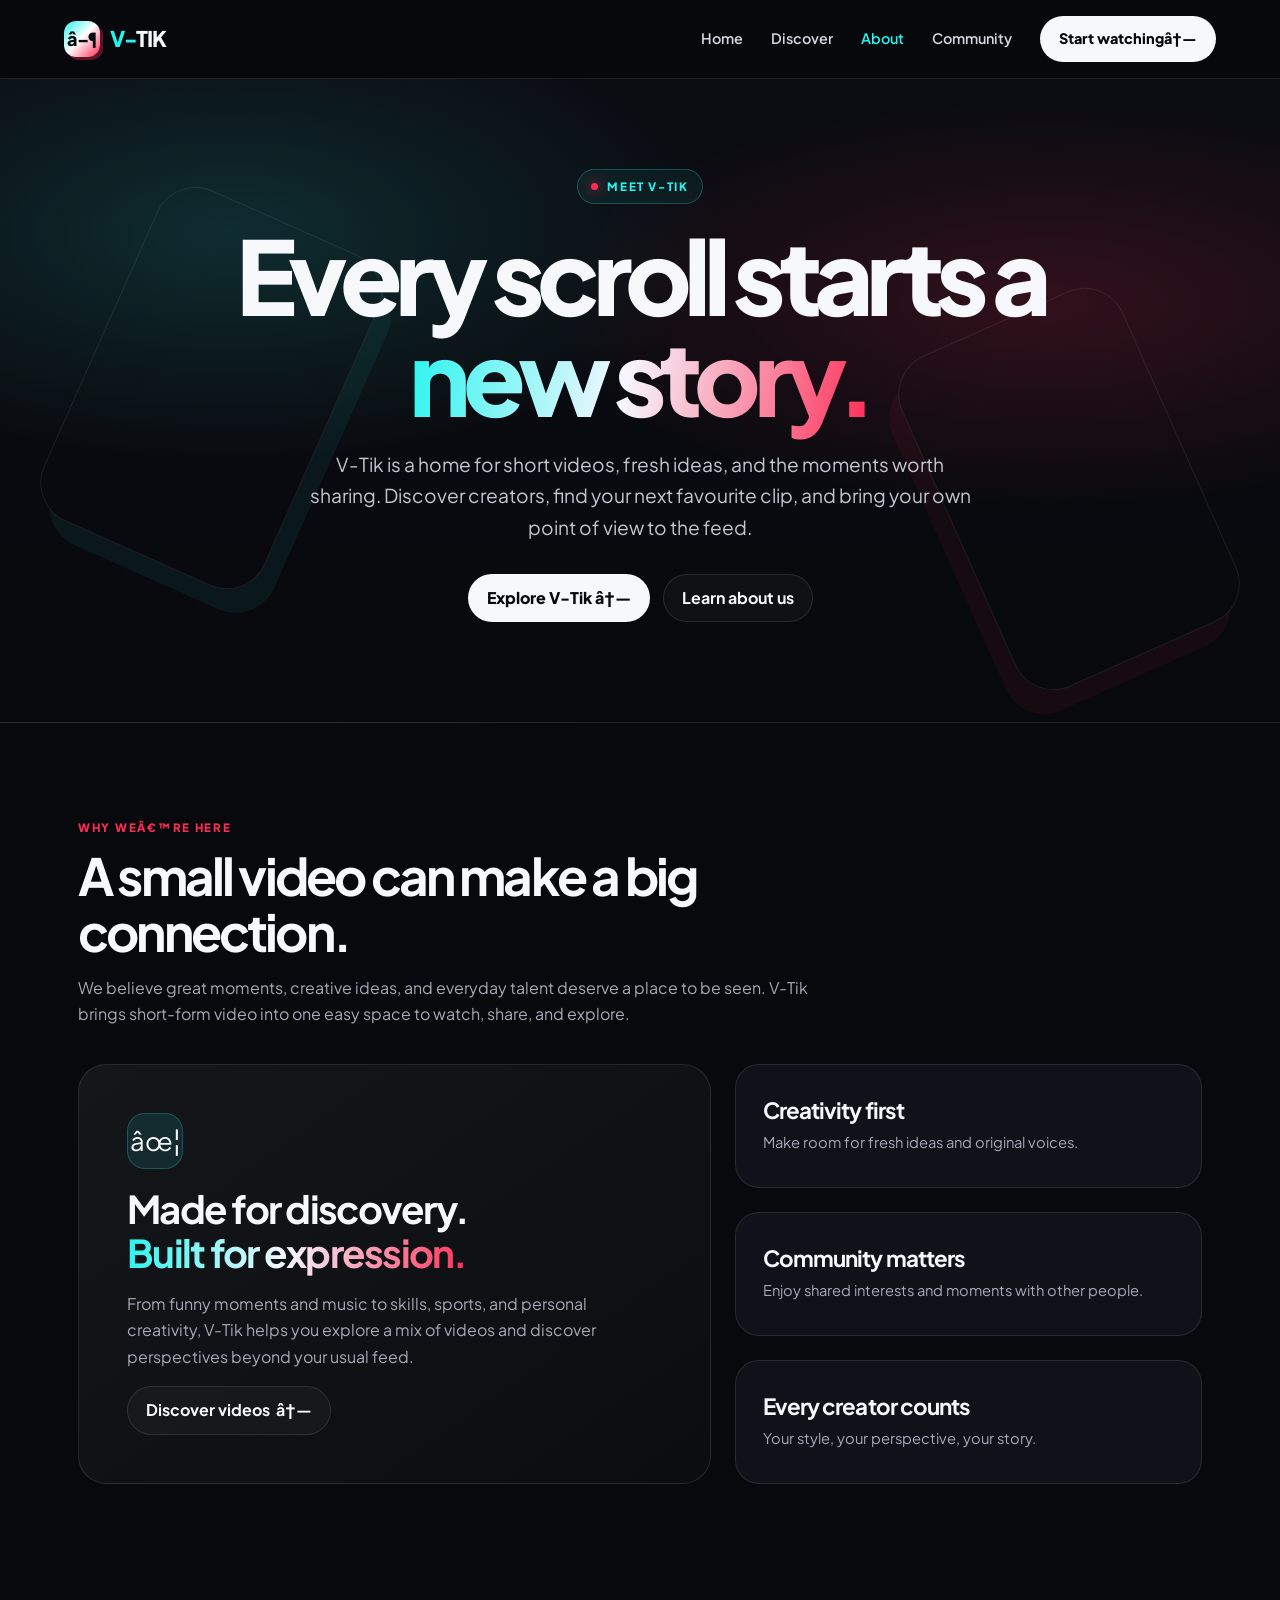
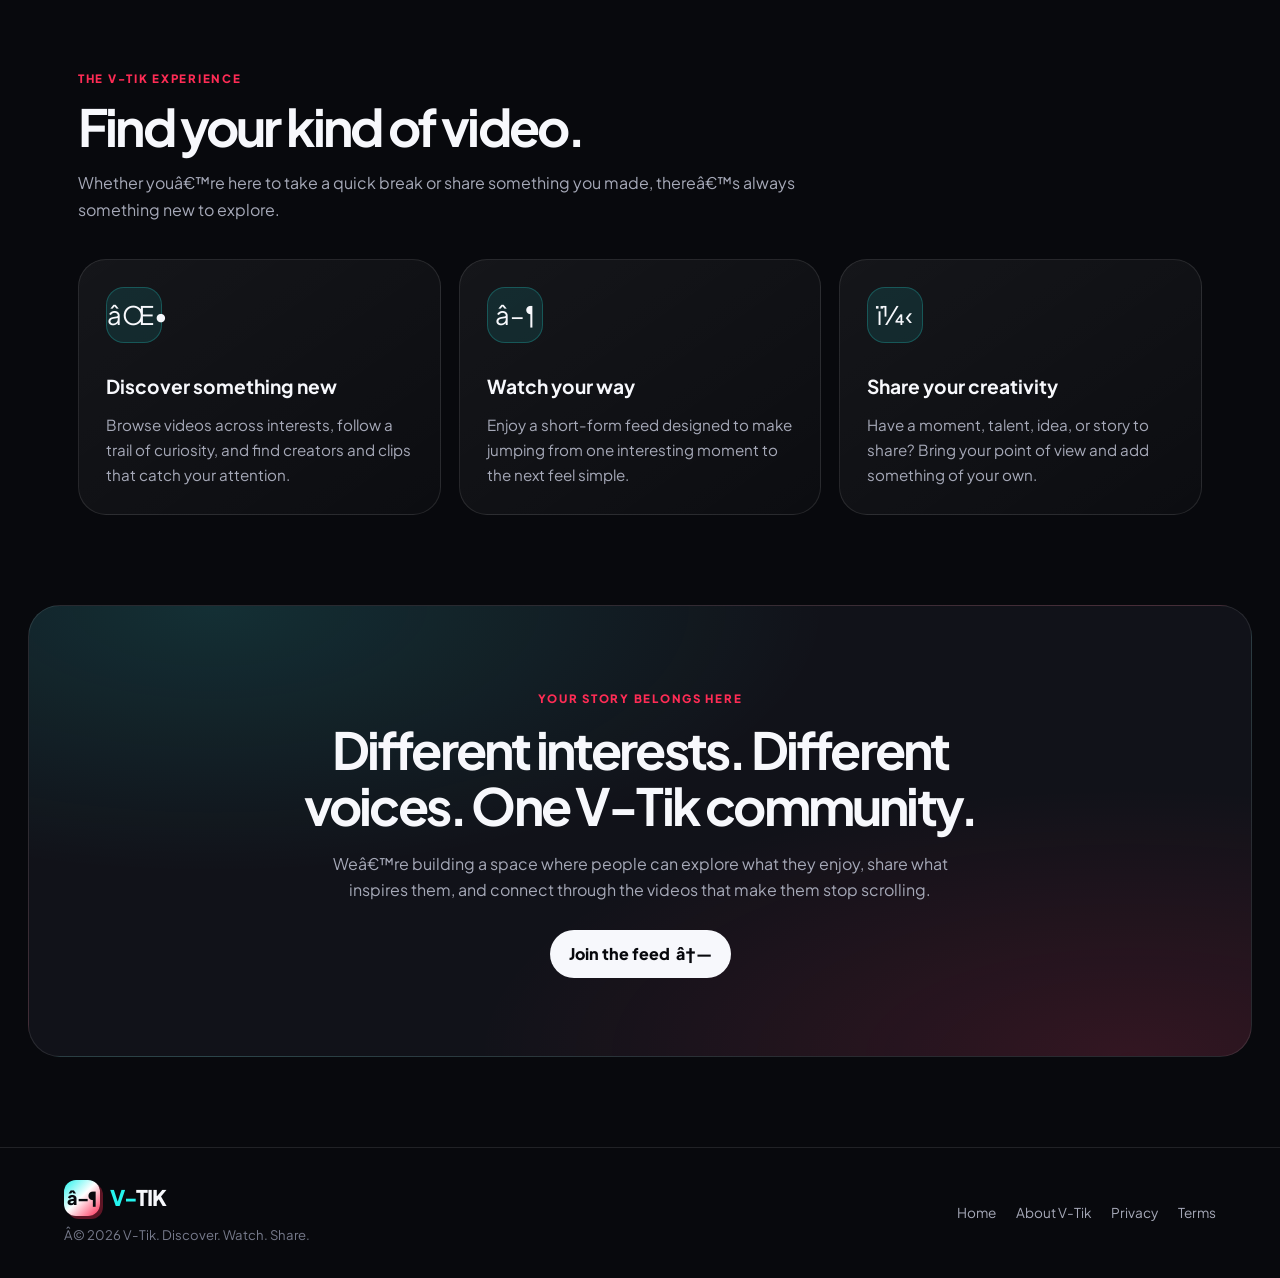
==== about.html @ e13ac467 "Add about.html for V-Tik About page This file contains the complete HTML structure for the 'About' p" ====
<!DOCTYPE html>
<html lang="en">
<head>
  <meta charset="UTF-8">
  <meta name="viewport" content="width=device-width, initial-scale=1.0">
  <meta name="description" content="Learn about V-Tik, a place to discover, watch, and share short videos.">
  <meta name="theme-color" content="#08090d">
  <title>About V-Tik â€” Discover. Create. Connect.</title>
  <link rel="icon" type="image/png" href="logo.png">
  <link rel="preconnect" href="https://fonts.googleapis.com">
  <link rel="preconnect" href="https://fonts.gstatic.com" crossorigin>
  <link href="https://fonts.googleapis.com/css2?family=Plus+Jakarta+Sans:wght@400;500;600;700;800&display=swap" rel="stylesheet">
  <style>
    :root {
      --bg: #08090d;
      --surface: #111219;
      --surface-2: #171923;
      --text: #f7f8fc;
      --muted: #a6a9b8;
      --cyan: #25f4ee;
      --pink: #fe2c55;
      --line: rgba(255,255,255,.1);
      --max: 1180px;
    }
    * { box-sizing: border-box; }
    html { scroll-behavior: smooth; }
    body {
      margin: 0;
      color: var(--text);
      background: var(--bg);
      font-family: "Plus Jakarta Sans", sans-serif;
      line-height: 1.65;
    }
    a { color: inherit; text-decoration: none; }
    .topbar {
      position: sticky; top: 0; z-index: 20;
      display: flex; align-items: center; justify-content: space-between;
      gap: 22px; padding: 16px max(5vw, 22px);
      background: rgba(8,9,13,.86); backdrop-filter: blur(18px);
      border-bottom: 1px solid var(--line);
    }
    .brand { display: inline-flex; align-items: center; gap: 10px; font-size: 1.35rem; font-weight: 800; letter-spacing: -.06em; }
    .brand-mark {
      display: grid; place-items: center; width: 36px; height: 36px;
      border-radius: 12px; color: #08090d; font-size: 18px;
      background: linear-gradient(135deg, var(--cyan), #fff 48%, var(--pink));
      box-shadow: 3px 3px 0 rgba(254,44,85,.35);
    }
    .brand-v { color: var(--cyan); }
    .brand-tik { color: var(--text); }
    .nav { display: flex; align-items: center; gap: 28px; color: #d4d6e0; font-size: .9rem; font-weight: 600; }
    .nav a:hover, .nav a[aria-current=page] { color: var(--cyan); }
    .nav-cta, .primary-btn {
      display: inline-flex; align-items: center; justify-content: center;
      border: 0; border-radius: 999px; padding: 11px 19px;
      background: var(--text); color: #08090d; font-weight: 800;
      transition: transform .2s ease, box-shadow .2s ease;
    }
    .nav-cta:hover, .primary-btn:hover { transform: translateY(-2px); box-shadow: 0 8px 30px rgba(37,244,238,.15); }
    .hero {
      position: relative; overflow: hidden; isolation: isolate;
      min-height: 560px; display: grid; place-items: center;
      padding: 90px 24px 100px; text-align: center;
      border-bottom: 1px solid var(--line);
      background:
        radial-gradient(ellipse at 18% 24%, rgba(37,244,238,.14), transparent 33%),
        radial-gradient(ellipse at 82% 35%, rgba(254,44,85,.16), transparent 34%),
        linear-gradient(180deg, #0b0c12, #08090d);
    }
    .hero::before, .hero::after {
      content: ""; position: absolute; z-index: -1; width: 240px; height: 360px;
      border: 1px solid rgba(255,255,255,.08); border-radius: 42px; transform: rotate(24deg);
    }
    .hero::before { left: 7%; top: 20%; box-shadow: 18px 18px 0 rgba(37,244,238,.06); }
    .hero::after { right: 7%; bottom: 8%; transform: rotate(-24deg); box-shadow: -18px 18px 0 rgba(254,44,85,.06); }
    .hero-content { max-width: 880px; }
    .eyebrow {
      display: inline-flex; align-items: center; gap: 9px; margin-bottom: 20px;
      padding: 7px 13px; border: 1px solid rgba(37,244,238,.25); border-radius: 999px;
      color: var(--cyan); background: rgba(37,244,238,.06);
      text-transform: uppercase; letter-spacing: .14em; font-size: .72rem; font-weight: 800;
    }
    .eyebrow::before { content: ""; width: 7px; height: 7px; border-radius: 50%; background: var(--pink); box-shadow: 0 0 14px var(--pink); }
    h1 { max-width: 850px; margin: 0 auto 22px; font-size: clamp(3rem, 8vw, 6.5rem); line-height: .99; letter-spacing: -.075em; font-weight: 800; }
    .gradient-text { background: linear-gradient(100deg, var(--cyan), #f6f7ff 47%, var(--pink)); -webkit-background-clip: text; background-clip: text; color: transparent; }
    .hero p { max-width: 670px; margin: 0 auto 30px; color: #c3c5d1; font-size: clamp(1rem, 2vw, 1.2rem); }
    .hero-actions { display: flex; justify-content: center; align-items: center; flex-wrap: wrap; gap: 13px; }
    .secondary-btn { display: inline-flex; justify-content: center; align-items: center; border: 1px solid var(--line); border-radius: 999px; padding: 10px 18px; color: var(--text); font-weight: 700; background: rgba(255,255,255,.03); }
    .secondary-btn:hover { border-color: rgba(37,244,238,.55); }
    .section { width: min(var(--max), 100%); margin: 0 auto; padding: 90px 28px; }
    .section-head { max-width: 760px; margin-bottom: 36px; }
    .section-kicker { color: var(--pink); text-transform: uppercase; letter-spacing: .15em; font-size: .72rem; font-weight: 800; }
    h2 { margin: 9px 0 14px; font-size: clamp(2rem, 4vw, 3.4rem); line-height: 1.08; letter-spacing: -.055em; }
    .section-head p, .feature p, .story p { color: var(--muted); }
    .mission-grid { display: grid; grid-template-columns: 1.15fr .85fr; gap: 24px; align-items: stretch; }
    .mission-card, .feature, .story {
      background: linear-gradient(145deg, rgba(255,255,255,.055), rgba(255,255,255,.018));
      border: 1px solid var(--line); border-radius: 28px;
    }
    .mission-card { padding: clamp(26px, 5vw, 48px); min-height: 330px; display: flex; flex-direction: column; justify-content: space-between; }
    .mission-card h3 { margin: 18px 0 10px; font-size: clamp(1.6rem, 3vw, 2.4rem); line-height: 1.15; letter-spacing: -.045em; }
    .mission-card p { color: var(--muted); max-width: 550px; }
    .symbol { display: grid; place-items: center; width: 56px; height: 56px; border-radius: 18px; font-size: 1.6rem; background: rgba(37,244,238,.1); border: 1px solid rgba(37,244,238,.22); }
    .mission-side { display: grid; gap: 24px; }
    .mini-stat { padding: 27px; border-radius: 24px; background: var(--surface); border: 1px solid var(--line); }
    .mini-stat strong { display: block; font-size: 1.4rem; letter-spacing: -.04em; }
    .mini-stat span { color: var(--muted); font-size: .92rem; }
    .features { display: grid; grid-template-columns: repeat(3, 1fr); gap: 18px; }
    .feature { padding: 27px; transition: transform .2s ease, border-color .2s ease; }
    .feature:hover { transform: translateY(-5px); border-color: rgba(37,244,238,.35); }
    .feature .symbol { margin-bottom: 28px; }
    .feature h3 { margin: 0 0 9px; font-size: 1.2rem; }
    .feature p { margin: 0; font-size: .95rem; }
    .community {
      margin: 0 28px; padding: clamp(34px, 7vw, 78px) 24px; border-radius: 32px;
      text-align: center; border: 1px solid var(--line);
      background: radial-gradient(ellipse at 15% 0%, rgba(37,244,238,.13), transparent 42%),
                  radial-gradient(ellipse at 90% 100%, rgba(254,44,85,.14), transparent 42%), var(--surface);
    }
    .community h2 { max-width: 760px; margin: 12px auto 18px; }
    .community p { max-width: 650px; margin: 0 auto 26px; color: var(--muted); }
    .footer { border-top: 1px solid var(--line); margin-top: 90px; padding: 32px max(5vw, 22px); }
    .footer-inner { width: min(var(--max), 100%); margin: auto; display: flex; justify-content: space-between; align-items: center; gap: 24px; flex-wrap: wrap; }
    .footer p { margin: 8px 0 0; color: #777b8c; font-size: .82rem; }
    .footer-links { display: flex; flex-wrap: wrap; gap: 20px; color: var(--muted); font-size: .85rem; }
    .footer-links a:hover { color: var(--cyan); }
    @media (max-width: 760px) {
      .topbar { padding: 12px 17px; }
      .nav { gap: 14px; font-size: .82rem; }
      .nav a:not(.nav-cta) { display: none; }
      .hero { min-height: 500px; padding: 72px 22px 80px; }
      .hero::before { left: -125px; }
      .hero::after { right: -130px; }
      .section { padding: 65px 20px; }
      .mission-grid, .features { grid-template-columns: 1fr; }
      .mission-card { min-height: 280px; }
      .community { margin: 0 16px; border-radius: 24px; }
      .footer { margin-top: 65px; }
    }
    @media (prefers-reduced-motion: reduce) { html { scroll-behavior: auto; } *, *::before, *::after { transition: none !important; } }
  </style>
</head>
<body>
  <header class="topbar">
    <a class="brand" href="./index.html" aria-label="V-Tik home">
      <span class="brand-mark" aria-hidden="true">â–¶</span>
      <span><span class="brand-v">V-</span><span class="brand-tik">TIK</span></span>
    </a>
    <nav class="nav" aria-label="Main navigation">
      <a href="./index.html">Home</a>
      <a href="./index.html#discover">Discover</a>
      <a href="#about" aria-current="page">About</a>
      <a href="#community">Community</a>
      <a class="nav-cta" href="./index.html">Start watching <span aria-hidden="true">â†—</span></a>
    </nav>
  </header>

  <main>
    <section class="hero" id="about">
      <div class="hero-content">
        <span class="eyebrow">Meet V-Tik</span>
        <h1>Every scroll starts a <span class="gradient-text">new story.</span></h1>
        <p>V-Tik is a home for short videos, fresh ideas, and the moments worth sharing. Discover creators, find your next favourite clip, and bring your own point of view to the feed.</p>
        <div class="hero-actions">
          <a class="primary-btn" href="./index.html">Explore V-Tik <span aria-hidden="true">&nbsp;â†—</span></a>
          <a class="secondary-btn" href="#our-mission">Learn about us</a>
        </div>
      </div>
    </section>

    <section class="section" id="our-mission">
      <div class="section-head">
        <span class="section-kicker">Why weâ€™re here</span>
        <h2>A small video can make a big connection.</h2>
        <p>We believe great moments, creative ideas, and everyday talent deserve a place to be seen. V-Tik brings short-form video into one easy space to watch, share, and explore.</p>
      </div>
      <div class="mission-grid">
        <article class="mission-card">
          <div>
            <span class="symbol" aria-hidden="true">âœ¦</span>
            <h3>Made for discovery.<br><span class="gradient-text">Built for expression.</span></h3>
            <p>From funny moments and music to skills, sports, and personal creativity, V-Tik helps you explore a mix of videos and discover perspectives beyond your usual feed.</p>
          </div>
          <a class="secondary-btn" href="./index.html" style="align-self:flex-start">Discover videos&nbsp; â†—</a>
        </article>
        <div class="mission-side">
          <div class="mini-stat"><strong>Creativity first</strong><span>Make room for fresh ideas and original voices.</span></div>
          <div class="mini-stat"><strong>Community matters</strong><span>Enjoy shared interests and moments with other people.</span></div>
          <div class="mini-stat"><strong>Every creator counts</strong><span>Your style, your perspective, your story.</span></div>
        </div>
      </div>
    </section>

    <section class="section" id="what-we-do">
      <div class="section-head">
        <span class="section-kicker">The V-Tik experience</span>
        <h2>Find your kind of video.</h2>
        <p>Whether youâ€™re here to take a quick break or share something you made, thereâ€™s always something new to explore.</p>
      </div>
      <div class="features">
        <article class="feature">
          <span class="symbol" aria-hidden="true">âŒ•</span>
          <h3>Discover something new</h3>
          <p>Browse videos across interests, follow a trail of curiosity, and find creators and clips that catch your attention.</p>
        </article>
        <article class="feature">
          <span class="symbol" aria-hidden="true">â–¶</span>
          <h3>Watch your way</h3>
          <p>Enjoy a short-form feed designed to make jumping from one interesting moment to the next feel simple.</p>
        </article>
        <article class="feature">
          <span class="symbol" aria-hidden="true">ï¼‹</span>
          <h3>Share your creativity</h3>
          <p>Have a moment, talent, idea, or story to share? Bring your point of view and add something of your own.</p>
        </article>
      </div>
    </section>

    <section class="community" id="community">
      <span class="section-kicker">Your story belongs here</span>
      <h2>Different interests. Different voices. One V-Tik community.</h2>
      <p>Weâ€™re building a space where people can explore what they enjoy, share what inspires them, and connect through the videos that make them stop scrolling.</p>
      <a class="primary-btn" href="./index.html">Join the feed&nbsp; â†—</a>
    </section>
  </main>

  <footer class="footer">
    <div class="footer-inner">
      <div>
        <a class="brand" href="./index.html" aria-label="V-Tik home">
          <span class="brand-mark" aria-hidden="true">â–¶</span>
          <span><span class="brand-v">V-</span><span class="brand-tik">TIK</span></span>
        </a>
        <p>Â© 2026 V-Tik. Discover. Watch. Share.</p>
      </div>
      <nav class="footer-links" aria-label="Footer navigation">
        <a href="./index.html">Home</a>
        <a href="#about">About V-Tik</a>
        <a href="./privacy.html">Privacy</a>
        <a href="./terms.html">Terms</a>
      </nav>
    </div>
  </footer>
</body>
</html>
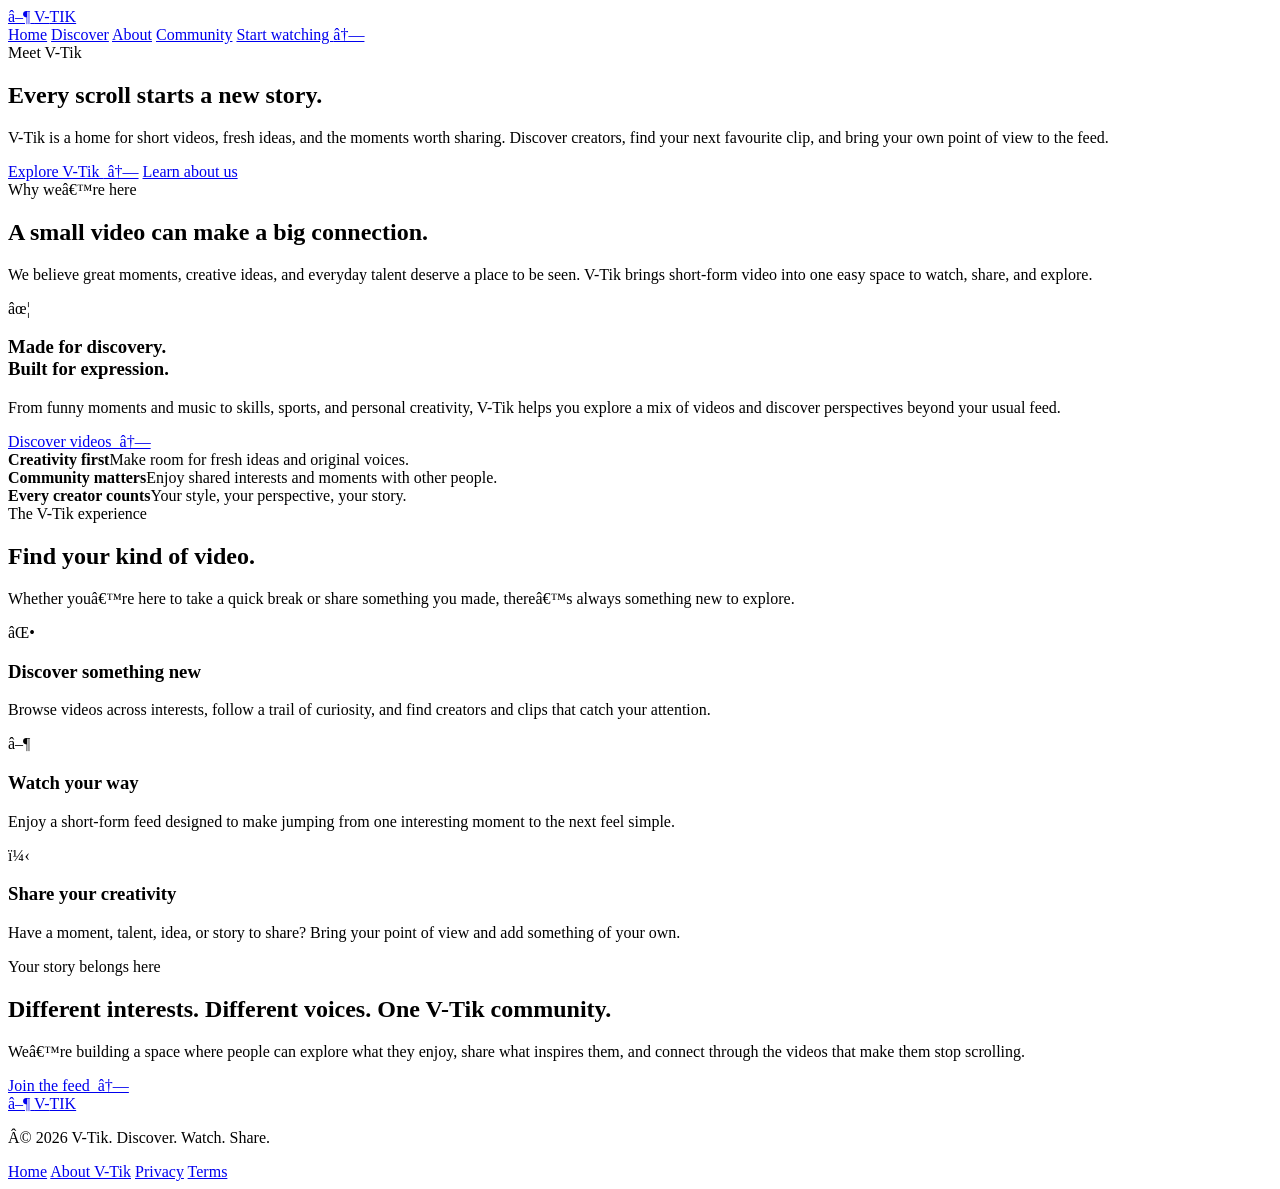
==== commit f8f6ed2e: "Update about.html" ====
--- a/about.html
+++ b/about.html
@@ -10,136 +10,7 @@
   <link rel="preconnect" href="https://fonts.googleapis.com">
   <link rel="preconnect" href="https://fonts.gstatic.com" crossorigin>
   <link href="https://fonts.googleapis.com/css2?family=Plus+Jakarta+Sans:wght@400;500;600;700;800&display=swap" rel="stylesheet">
-  <style>
-    :root {
-      --bg: #08090d;
-      --surface: #111219;
-      --surface-2: #171923;
-      --text: #f7f8fc;
-      --muted: #a6a9b8;
-      --cyan: #25f4ee;
-      --pink: #fe2c55;
-      --line: rgba(255,255,255,.1);
-      --max: 1180px;
-    }
-    * { box-sizing: border-box; }
-    html { scroll-behavior: smooth; }
-    body {
-      margin: 0;
-      color: var(--text);
-      background: var(--bg);
-      font-family: "Plus Jakarta Sans", sans-serif;
-      line-height: 1.65;
-    }
-    a { color: inherit; text-decoration: none; }
-    .topbar {
-      position: sticky; top: 0; z-index: 20;
-      display: flex; align-items: center; justify-content: space-between;
-      gap: 22px; padding: 16px max(5vw, 22px);
-      background: rgba(8,9,13,.86); backdrop-filter: blur(18px);
-      border-bottom: 1px solid var(--line);
-    }
-    .brand { display: inline-flex; align-items: center; gap: 10px; font-size: 1.35rem; font-weight: 800; letter-spacing: -.06em; }
-    .brand-mark {
-      display: grid; place-items: center; width: 36px; height: 36px;
-      border-radius: 12px; color: #08090d; font-size: 18px;
-      background: linear-gradient(135deg, var(--cyan), #fff 48%, var(--pink));
-      box-shadow: 3px 3px 0 rgba(254,44,85,.35);
-    }
-    .brand-v { color: var(--cyan); }
-    .brand-tik { color: var(--text); }
-    .nav { display: flex; align-items: center; gap: 28px; color: #d4d6e0; font-size: .9rem; font-weight: 600; }
-    .nav a:hover, .nav a[aria-current=page] { color: var(--cyan); }
-    .nav-cta, .primary-btn {
-      display: inline-flex; align-items: center; justify-content: center;
-      border: 0; border-radius: 999px; padding: 11px 19px;
-      background: var(--text); color: #08090d; font-weight: 800;
-      transition: transform .2s ease, box-shadow .2s ease;
-    }
-    .nav-cta:hover, .primary-btn:hover { transform: translateY(-2px); box-shadow: 0 8px 30px rgba(37,244,238,.15); }
-    .hero {
-      position: relative; overflow: hidden; isolation: isolate;
-      min-height: 560px; display: grid; place-items: center;
-      padding: 90px 24px 100px; text-align: center;
-      border-bottom: 1px solid var(--line);
-      background:
-        radial-gradient(ellipse at 18% 24%, rgba(37,244,238,.14), transparent 33%),
-        radial-gradient(ellipse at 82% 35%, rgba(254,44,85,.16), transparent 34%),
-        linear-gradient(180deg, #0b0c12, #08090d);
-    }
-    .hero::before, .hero::after {
-      content: ""; position: absolute; z-index: -1; width: 240px; height: 360px;
-      border: 1px solid rgba(255,255,255,.08); border-radius: 42px; transform: rotate(24deg);
-    }
-    .hero::before { left: 7%; top: 20%; box-shadow: 18px 18px 0 rgba(37,244,238,.06); }
-    .hero::after { right: 7%; bottom: 8%; transform: rotate(-24deg); box-shadow: -18px 18px 0 rgba(254,44,85,.06); }
-    .hero-content { max-width: 880px; }
-    .eyebrow {
-      display: inline-flex; align-items: center; gap: 9px; margin-bottom: 20px;
-      padding: 7px 13px; border: 1px solid rgba(37,244,238,.25); border-radius: 999px;
-      color: var(--cyan); background: rgba(37,244,238,.06);
-      text-transform: uppercase; letter-spacing: .14em; font-size: .72rem; font-weight: 800;
-    }
-    .eyebrow::before { content: ""; width: 7px; height: 7px; border-radius: 50%; background: var(--pink); box-shadow: 0 0 14px var(--pink); }
-    h1 { max-width: 850px; margin: 0 auto 22px; font-size: clamp(3rem, 8vw, 6.5rem); line-height: .99; letter-spacing: -.075em; font-weight: 800; }
-    .gradient-text { background: linear-gradient(100deg, var(--cyan), #f6f7ff 47%, var(--pink)); -webkit-background-clip: text; background-clip: text; color: transparent; }
-    .hero p { max-width: 670px; margin: 0 auto 30px; color: #c3c5d1; font-size: clamp(1rem, 2vw, 1.2rem); }
-    .hero-actions { display: flex; justify-content: center; align-items: center; flex-wrap: wrap; gap: 13px; }
-    .secondary-btn { display: inline-flex; justify-content: center; align-items: center; border: 1px solid var(--line); border-radius: 999px; padding: 10px 18px; color: var(--text); font-weight: 700; background: rgba(255,255,255,.03); }
-    .secondary-btn:hover { border-color: rgba(37,244,238,.55); }
-    .section { width: min(var(--max), 100%); margin: 0 auto; padding: 90px 28px; }
-    .section-head { max-width: 760px; margin-bottom: 36px; }
-    .section-kicker { color: var(--pink); text-transform: uppercase; letter-spacing: .15em; font-size: .72rem; font-weight: 800; }
-    h2 { margin: 9px 0 14px; font-size: clamp(2rem, 4vw, 3.4rem); line-height: 1.08; letter-spacing: -.055em; }
-    .section-head p, .feature p, .story p { color: var(--muted); }
-    .mission-grid { display: grid; grid-template-columns: 1.15fr .85fr; gap: 24px; align-items: stretch; }
-    .mission-card, .feature, .story {
-      background: linear-gradient(145deg, rgba(255,255,255,.055), rgba(255,255,255,.018));
-      border: 1px solid var(--line); border-radius: 28px;
-    }
-    .mission-card { padding: clamp(26px, 5vw, 48px); min-height: 330px; display: flex; flex-direction: column; justify-content: space-between; }
-    .mission-card h3 { margin: 18px 0 10px; font-size: clamp(1.6rem, 3vw, 2.4rem); line-height: 1.15; letter-spacing: -.045em; }
-    .mission-card p { color: var(--muted); max-width: 550px; }
-    .symbol { display: grid; place-items: center; width: 56px; height: 56px; border-radius: 18px; font-size: 1.6rem; background: rgba(37,244,238,.1); border: 1px solid rgba(37,244,238,.22); }
-    .mission-side { display: grid; gap: 24px; }
-    .mini-stat { padding: 27px; border-radius: 24px; background: var(--surface); border: 1px solid var(--line); }
-    .mini-stat strong { display: block; font-size: 1.4rem; letter-spacing: -.04em; }
-    .mini-stat span { color: var(--muted); font-size: .92rem; }
-    .features { display: grid; grid-template-columns: repeat(3, 1fr); gap: 18px; }
-    .feature { padding: 27px; transition: transform .2s ease, border-color .2s ease; }
-    .feature:hover { transform: translateY(-5px); border-color: rgba(37,244,238,.35); }
-    .feature .symbol { margin-bottom: 28px; }
-    .feature h3 { margin: 0 0 9px; font-size: 1.2rem; }
-    .feature p { margin: 0; font-size: .95rem; }
-    .community {
-      margin: 0 28px; padding: clamp(34px, 7vw, 78px) 24px; border-radius: 32px;
-      text-align: center; border: 1px solid var(--line);
-      background: radial-gradient(ellipse at 15% 0%, rgba(37,244,238,.13), transparent 42%),
-                  radial-gradient(ellipse at 90% 100%, rgba(254,44,85,.14), transparent 42%), var(--surface);
-    }
-    .community h2 { max-width: 760px; margin: 12px auto 18px; }
-    .community p { max-width: 650px; margin: 0 auto 26px; color: var(--muted); }
-    .footer { border-top: 1px solid var(--line); margin-top: 90px; padding: 32px max(5vw, 22px); }
-    .footer-inner { width: min(var(--max), 100%); margin: auto; display: flex; justify-content: space-between; align-items: center; gap: 24px; flex-wrap: wrap; }
-    .footer p { margin: 8px 0 0; color: #777b8c; font-size: .82rem; }
-    .footer-links { display: flex; flex-wrap: wrap; gap: 20px; color: var(--muted); font-size: .85rem; }
-    .footer-links a:hover { color: var(--cyan); }
-    @media (max-width: 760px) {
-      .topbar { padding: 12px 17px; }
-      .nav { gap: 14px; font-size: .82rem; }
-      .nav a:not(.nav-cta) { display: none; }
-      .hero { min-height: 500px; padding: 72px 22px 80px; }
-      .hero::before { left: -125px; }
-      .hero::after { right: -130px; }
-      .section { padding: 65px 20px; }
-      .mission-grid, .features { grid-template-columns: 1fr; }
-      .mission-card { min-height: 280px; }
-      .community { margin: 0 16px; border-radius: 24px; }
-      .footer { margin-top: 65px; }
-    }
-    @media (prefers-reduced-motion: reduce) { html { scroll-behavior: auto; } *, *::before, *::after { transition: none !important; } }
-  </style>
-</head>
+ </head>
 <body>
   <header class="topbar">
     <a class="brand" href="./index.html" aria-label="V-Tik home">
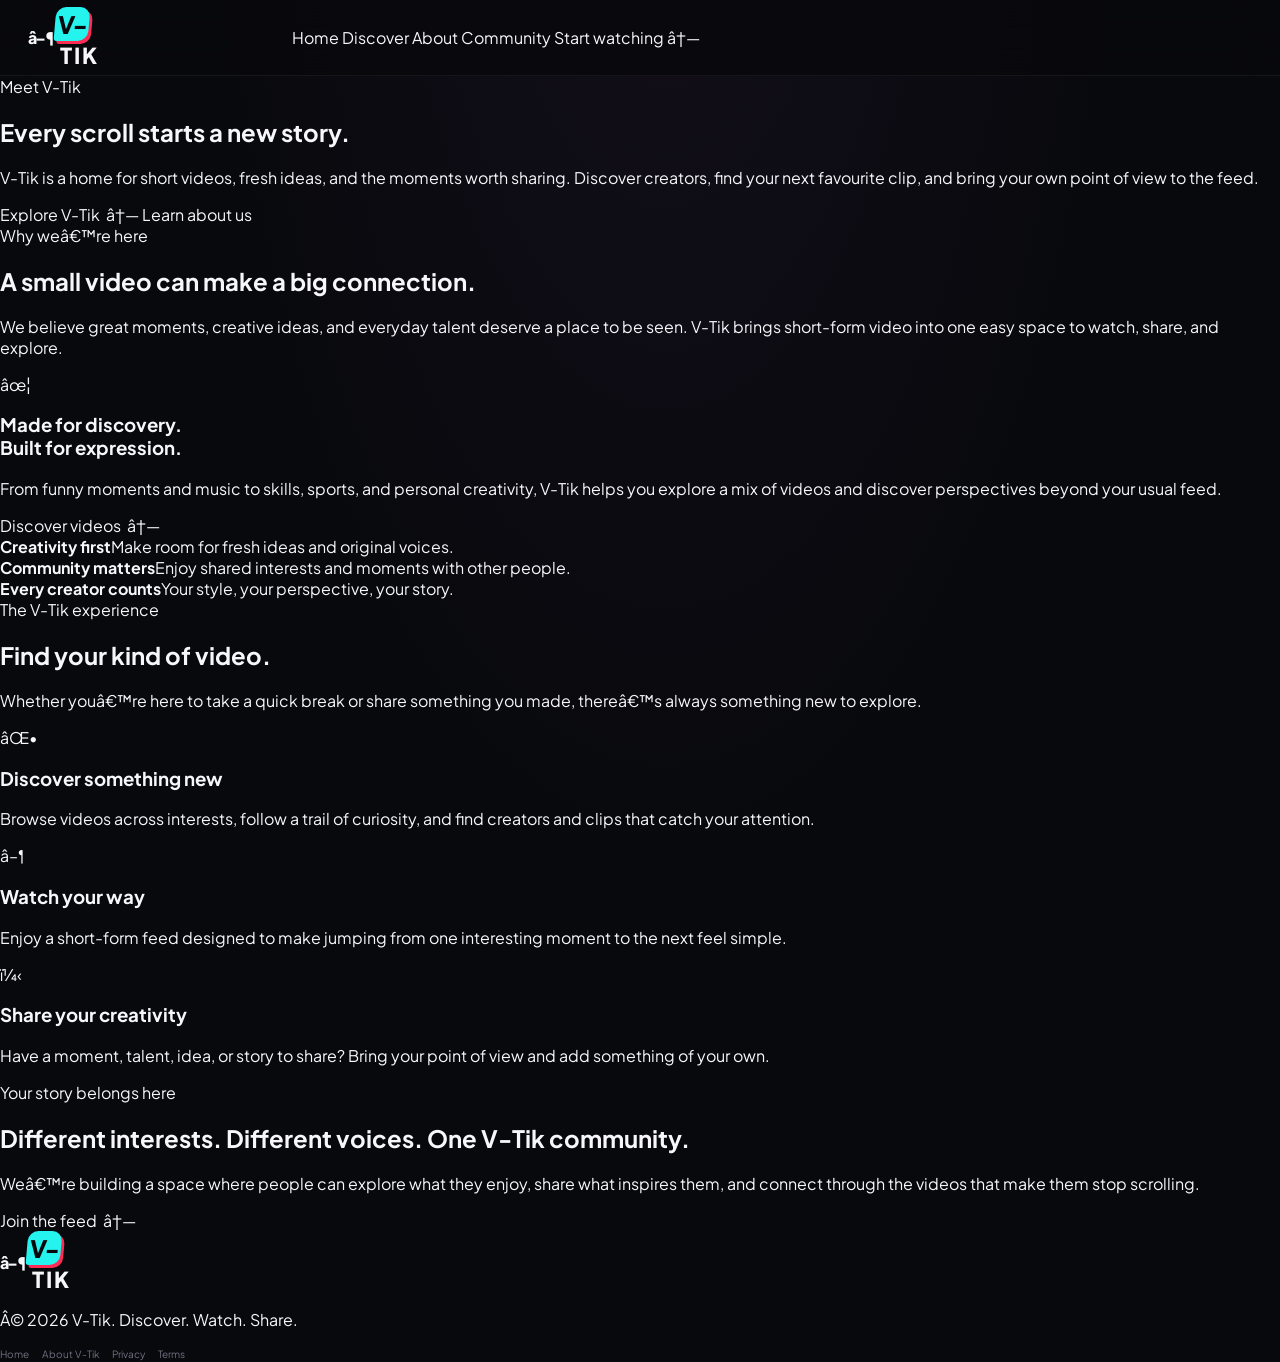
==== commit 2b62161b: "Update about.html" ====
--- a/about.html
+++ b/about.html
@@ -10,7 +10,8 @@
   <link rel="preconnect" href="https://fonts.googleapis.com">
   <link rel="preconnect" href="https://fonts.gstatic.com" crossorigin>
   <link href="https://fonts.googleapis.com/css2?family=Plus+Jakarta+Sans:wght@400;500;600;700;800&display=swap" rel="stylesheet">
- </head>
+ <link rel="stylesheet" href="style.css"> 
+</head>
 <body>
   <header class="topbar">
     <a class="brand" href="./index.html" aria-label="V-Tik home">
--- a/style.css
+++ b/style.css
@@ -0,0 +1,361 @@
+/* V-Tik â€” dark short-video interface
+   Save as style.css next to index.html. The inline layout styles in index.html
+   should be removed so this stylesheet can control the whole design. */
+
+:root {
+  color-scheme: dark;
+  --bg: #08090d;
+  --panel: #101116;
+  --panel-2: #171820;
+  --panel-3: #22232c;
+  --text: #f7f7fb;
+  --muted: #9294a3;
+  --line: rgba(255,255,255,.09);
+  --pink: #fe2c55;
+  --cyan: #25f4ee;
+  --radius: 18px;
+  --sidebar-width: 238px;
+  font-family: "Plus Jakarta Sans", system-ui, -apple-system, BlinkMacSystemFont, "Segoe UI", sans-serif;
+}
+
+* { box-sizing: border-box; }
+html { min-width: 320px; scroll-behavior: smooth; scrollbar-color: #343540 #0b0c11; }
+body {
+  margin: 0;
+  min-height: 100vh;
+  background:
+    radial-gradient(ellipse at 52% -20%, rgba(76, 45, 98, .17), transparent 50%),
+    var(--bg);
+  color: var(--text);
+  font-family: inherit;
+  -webkit-font-smoothing: antialiased;
+}
+button, input { font: inherit; }
+button, a { -webkit-tap-highlight-color: transparent; }
+button { color: inherit; }
+a { color: inherit; text-decoration: none; }
+button:focus-visible, a:focus-visible, input:focus-visible {
+  outline: 2px solid var(--cyan);
+  outline-offset: 3px;
+}
+::selection { background: rgba(254,44,85,.4); }
+
+/* Header */
+.topbar {
+  height: 76px;
+  position: sticky;
+  top: 0;
+  z-index: 100;
+  display: grid;
+  grid-template-columns: var(--sidebar-width) minmax(220px, 520px) 1fr;
+  align-items: center;
+  gap: 26px;
+  padding: 0 34px 0 28px;
+  background: rgba(8,9,13,.88);
+  border-bottom: 1px solid rgba(255,255,255,.055);
+  backdrop-filter: blur(22px);
+}
+.brand { display: inline-flex; align-items: center; gap: 2px; width: fit-content; font-weight: 900; letter-spacing: -1.7px; }
+.brand-v {
+  display: grid; place-items: center;
+  width: 34px; height: 34px;
+  color: #08090d; background: var(--cyan);
+  border-radius: 10px 10px 10px 3px;
+  font-size: 24px; line-height: 1;
+  box-shadow: 3px 3px 0 var(--pink);
+  transform: skew(-5deg);
+}
+.brand-tik { margin-left: 5px; font-size: 22px; letter-spacing: 2px; }
+.search {
+  display: flex; align-items: center; gap: 12px;
+  height: 44px; width: 100%;
+  padding: 0 14px;
+  border: 1px solid transparent;
+  border-radius: 13px;
+  color: var(--muted);
+  background: #1a1b23;
+  transition: border-color .2s ease, background .2s ease;
+}
+.search:focus-within { border-color: rgba(37,244,238,.45); background: #1d1e27; }
+.search-icon { display: grid; place-items: center; flex: 0 0 auto; }
+.search input { min-width: 0; flex: 1; color: var(--text); background: transparent; border: 0; outline: 0; font-size: 13px; }
+.search input::placeholder { color: #858795; }
+.clear-search { border: 0; background: transparent; color: #a5a6b2; cursor: pointer; padding: 4px; }
+.topbar-actions { display: flex; align-items: center; justify-content: flex-end; gap: 15px; }
+.create-btn {
+  display: inline-flex; align-items: center; justify-content: center; gap: 8px;
+  height: 42px; padding: 0 17px;
+  border: 1px solid rgba(255,255,255,.14); border-radius: 10px;
+  background: #f5f5f7; color: #111218; font-size: 13px; font-weight: 800;
+  cursor: pointer; transition: transform .2s, background .2s;
+}
+.create-btn:hover { transform: translateY(-1px); background: white; }
+.round-btn {
+  position: relative; display: grid; place-items: center;
+  width: 42px; height: 42px; border-radius: 50%;
+  border: 1px solid var(--line); background: #171820; cursor: pointer;
+  transition: background .2s, transform .2s;
+}
+.round-btn:hover { background: #262731; transform: translateY(-1px); }
+.badge { position: absolute; top: 8px; right: 8px; width: 7px; height: 7px; border-radius: 50%; background: var(--pink); box-shadow: 0 0 0 2px #171820; }
+.avatar { display: grid; place-items: center; border-radius: 50%; font-weight: 800; color: white; background: linear-gradient(140deg, var(--pink), #7c3aed 70%); }
+.avatar.small { width: 36px; height: 36px; border: 2px solid rgba(255,255,255,.16); font-size: 11px; }
+.profile-link { border-radius: 50%; }
+
+/* Main shell and sidebar */
+.shell {
+  display: grid;
+  grid-template-columns: var(--sidebar-width) minmax(0, 1fr);
+  align-items: start;
+  gap: 30px;
+  max-width: 1600px;
+  margin: 0 auto;
+  padding: 26px 32px 50px 28px;
+}
+.sidebar {
+  position: sticky;
+  top: 98px;
+  display: flex;
+  flex-direction: column;
+  min-width: 0;
+  min-height: calc(100vh - 124px);
+  padding: 4px 0 0;
+}
+.nav-group { display: flex; flex-direction: column; gap: 5px; }
+.nav-item {
+  display: flex; align-items: center; gap: 16px;
+  width: 100%; min-height: 47px; padding: 0 15px;
+  border: 0; border-radius: 12px;
+  color: #b5b6c2; background: transparent;
+  text-align: left; font-size: 13px; font-weight: 700;
+  cursor: pointer; transition: color .18s, background .18s, transform .18s;
+}
+.nav-item > span:first-child { display: grid; place-items: center; width: 23px; font-size: 24px; line-height: 1; }
+.nav-item:hover { color: white; background: #171820; }
+.nav-item:active { transform: scale(.985); }
+.nav-item.active { color: white; background: linear-gradient(90deg, rgba(254,44,85,.17), rgba(254,44,85,.035)); box-shadow: inset 3px 0 var(--pink); }
+.nav-item.active > span:first-child { color: var(--pink); }
+.nav-item .emoji-icon { font-size: 18px !important; }
+.side-title { margin: 28px 14px 12px; color: #777987; font-size: 10px; font-weight: 800; letter-spacing: 1.8px; text-transform: uppercase; }
+.side-bottom { margin-top: auto; padding: 28px 12px 0; }
+.footer-links { display: flex; flex-wrap: wrap; gap: 8px 13px; }
+.footer-links a { color: #6f7180; font-size: 10px; line-height: 1.6; transition: color .2s; }
+.footer-links a:hover { color: #d7d7df; }
+.copyright { margin: 14px 0 0; color: #575966; font-size: 10px; }
+
+/* Feed */
+.main-content { min-width: 0; position: relative; padding-bottom: 60px; }
+.feed-heading { margin: 0 auto 24px; width: min(100%, 820px); }
+.feed-heading h1 { margin: 0 0 7px; font-size: clamp(25px, 2.6vw, 33px); font-weight: 800; letter-spacing: -1.25px; }
+.feed-heading p { margin: 0; color: var(--muted); font-size: 13px; line-height: 1.6; }
+.video-list { display: flex; flex-direction: column; align-items: center; gap: 27px; min-width: 0; }
+.video-card {
+  display: grid;
+  grid-template-columns: minmax(0, 1fr) 54px;
+  align-items: end;
+  gap: 15px;
+  width: min(100%, 820px);
+  margin: 0 auto;
+  padding: 13px;
+  border: 1px solid var(--line);
+  border-radius: 22px;
+  background: linear-gradient(145deg, rgba(24,25,34,.97), rgba(14,15,20,.98));
+  box-shadow: 0 15px 45px rgba(0,0,0,.19);
+  overflow: hidden;
+  transition: border-color .25s, box-shadow .25s;
+}
+.video-card:hover { border-color: rgba(255,255,255,.15); box-shadow: 0 18px 50px rgba(0,0,0,.25); }
+.video-card-main { min-width: 0; }
+.feed-video {
+  display: block;
+  width: 100%;
+  height: min(76vh, 760px);
+  min-height: 300px;
+  aspect-ratio: 9 / 16;
+  object-fit: contain;
+  background: #030304;
+  border-radius: 15px;
+}
+.video-info { padding: 16px 5px 5px; }
+.video-details { display: flex; align-items: center; gap: 11px; margin-bottom: 10px; }
+.creator-avatar {
+  display: grid; place-items: center; flex: 0 0 40px;
+  width: 40px; height: 40px; border: 2px solid rgba(255,255,255,.12);
+  border-radius: 50%; color: white; font-size: 12px; font-weight: 900;
+  background: linear-gradient(135deg, var(--pink), #7928ca);
+  box-shadow: 0 0 0 3px rgba(254,44,85,.08);
+}
+.creator-meta { min-width: 0; }
+.creator-meta strong, .creator-meta span { display: block; overflow: hidden; text-overflow: ellipsis; }
+.creator-meta strong { font-size: 13px; font-weight: 800; }
+.creator-meta span { margin-top: 4px; color: var(--muted); font-size: 11px; }
+.video-caption { margin: 0; color: #e5e5eb; font-size: 13px; line-height: 1.65; overflow-wrap: anywhere; }
+.video-actions { display: flex; flex-direction: column; align-items: center; gap: 18px; padding-bottom: 13px; transform: translateY(-150px); }
+.video-actions button { display: flex; flex-direction: column; align-items: center; gap: 6px; padding: 0; border: 0; color: #fff; background: transparent; font: inherit; cursor: pointer; }
+.video-actions button span {
+  display: grid; place-items: center; width: 45px; height: 45px;
+  border: 1px solid rgba(255,255,255,.08); border-radius: 50%;
+  background: #252630; font-size: 21px;
+  transition: transform .2s, color .2s, background .2s, border-color .2s;
+}
+.video-actions button:hover span { transform: translateY(-2px); color: var(--cyan); background: #30313b; border-color: rgba(37,244,238,.2); }
+.video-actions .like-action:hover span { color: var(--pink); border-color: rgba(254,44,85,.3); }
+.video-actions button small { color: #a7a8b4; font-size: 10px; font-weight: 600; }
+.empty-feed { display: none; width: min(100%, 820px); margin: 22px auto; padding: 34px 20px; text-align: center; color: var(--muted); border: 1px dashed var(--line); border-radius: 16px; }
+
+/* Scroll controls */
+.scroll-controls { position: fixed; right: 22px; top: 50%; bottom: auto; z-index: 50; display: flex; flex-direction: column; gap: 9px; transform: translateY(-50%); }
+.scroll-controls button {
+  display: grid; place-items: center; width: 43px; height: 43px;
+  border: 1px solid rgba(255,255,255,.1); border-radius: 50%;
+  color: #fff; background: rgba(28,29,38,.94); font-size: 22px;
+  cursor: pointer; box-shadow: 0 8px 24px rgba(0,0,0,.28);
+  backdrop-filter: blur(12px); transition: transform .2s, background .2s;
+}
+.scroll-controls button:hover { background: var(--pink); transform: translateY(-2px); }
+
+/* Mobile navigation */
+.mobile-nav { display: none; }
+
+/* Modals, upload flow and viewer */
+.modal, .viewer { position: fixed; inset: 0; z-index: 300; display: none; align-items: center; justify-content: center; padding: 20px; }
+.modal.active, .viewer.active { display: flex; }
+.modal-backdrop { position: absolute; inset: 0; background: rgba(0,0,0,.76); backdrop-filter: blur(8px); }
+.modal-box { position: relative; z-index: 1; width: min(100%, 520px); max-height: min(88vh, 850px); overflow-y: auto; border: 1px solid rgba(255,255,255,.12); border-radius: 22px; background: #15161d; box-shadow: 0 25px 90px rgba(0,0,0,.55); }
+.modal-header { display: flex; align-items: center; justify-content: space-between; padding: 21px 23px; border-bottom: 1px solid var(--line); }
+.modal-header h2, .upload-zone h2 { margin: 0; font-size: 19px; font-weight: 800; letter-spacing: -.4px; }
+.close, .viewer-close { display: grid; place-items: center; width: 35px; height: 35px; border: 0; border-radius: 50%; color: #e9e9ef; background: #282932; font-size: 16px; cursor: pointer; transition: background .2s, transform .2s; }
+.close:hover, .viewer-close:hover { background: var(--pink); transform: rotate(4deg); }
+.comments-box { display: flex; flex-direction: column; }
+.comments-list { min-height: 180px; max-height: 52vh; overflow-y: auto; padding: 18px 22px; }
+.comment-form { display: flex; gap: 10px; padding: 16px 20px; border-top: 1px solid var(--line); }
+.comment-form input, .caption-input { min-width: 0; flex: 1; height: 44px; padding: 0 14px; border: 1px solid var(--line); border-radius: 10px; outline: 0; color: white; background: #20212a; font-size: 13px; }
+.comment-form input:focus, .caption-input:focus { border-color: rgba(37,244,238,.5); }
+.comment-form button, .post-video-btn { border: 0; border-radius: 10px; padding: 0 18px; color: white; background: var(--pink); font-size: 12px; font-weight: 800; cursor: pointer; transition: opacity .2s, transform .2s; }
+.comment-form button:disabled, .post-video-btn:disabled { opacity: .4; cursor: not-allowed; }
+.comment-form button:not(:disabled):hover, .post-video-btn:not(:disabled):hover { transform: translateY(-1px); }
+.create-box { padding: 25px; }
+.create-box > .close { position: absolute; top: 15px; right: 15px; }
+.upload-zone { display: flex; flex-direction: column; align-items: center; justify-content: center; min-height: 230px; padding: 28px 20px; border: 1px dashed rgba(255,255,255,.2); border-radius: 15px; background: rgba(255,255,255,.018); text-align: center; transition: border-color .2s, background .2s; }
+.upload-zone.dragover { border-color: var(--cyan); background: rgba(37,244,238,.06); }
+.upload-icon-wrapper { display: grid; place-items: center; width: 62px; height: 62px; margin-bottom: 16px; border-radius: 18px; color: var(--cyan); background: rgba(37,244,238,.09); }
+.upload-zone p { margin: 9px 0 19px; color: var(--muted); font-size: 12px; }
+.upload-btn { padding: 11px 19px; border-radius: 9px; color: #fff; background: var(--pink); font-size: 12px; font-weight: 800; cursor: pointer; }
+.caption-wrapper { margin-top: 17px; }
+.caption-input { width: 100%; flex: initial; }
+.preview-container { margin-top: 18px; text-align: center; }
+.upload-preview { display: block; width: auto; max-width: 100%; max-height: 300px; margin: 0 auto; border-radius: 12px; background: #050505; }
+.file-name-muted { color: var(--muted); font-size: 11px; overflow-wrap: anywhere; }
+.post-video-btn { width: 100%; min-height: 45px; margin-top: 15px; }
+.viewer { z-index: 400; background: rgba(0,0,0,.97); }
+.viewer video { width: auto; max-width: min(90vw, 650px); height: auto; max-height: 88vh; background: #000; border-radius: 12px; }
+.viewer-close { position: absolute; top: 22px; right: 24px; width: 42px; height: 42px; font-size: 20px; }
+body.modal-open { overflow: hidden; }
+.toast { position: fixed; z-index: 500; left: 50%; bottom: 28px; max-width: calc(100vw - 32px); padding: 12px 18px; border: 1px solid rgba(255,255,255,.12); border-radius: 12px; color: white; background: #252630; box-shadow: 0 12px 40px rgba(0,0,0,.4); font-size: 12px; opacity: 0; pointer-events: none; transform: translate(-50%, 12px); transition: opacity .25s, transform .25s; }
+.toast.show, .toast.active { opacity: 1; transform: translate(-50%, 0); }
+
+/* Responsive */
+@media (min-width: 1500px) {
+  :root { --sidebar-width: 250px; }
+  .shell { gap: 40px; padding-right: 48px; padding-left: 34px; }
+  .video-card { width: min(100%, 860px); }
+}
+@media (max-width: 1050px) {
+  :root { --sidebar-width: 200px; }
+  .topbar { grid-template-columns: var(--sidebar-width) minmax(180px, 1fr) auto; gap: 18px; padding: 0 22px; }
+  .shell { gap: 20px; padding: 23px 22px 45px; }
+  .video-card { width: min(100%, 760px); }
+}
+@media (max-width: 760px) {
+  .scroll-controls { display: none !important; }
+  .topbar { height: 65px; grid-template-columns: auto minmax(0, 1fr) auto; gap: 13px; padding: 0 15px; }
+  .brand-v { width: 30px; height: 30px; font-size: 21px; }
+  .brand-tik { font-size: 18px; letter-spacing: 1.4px; }
+  .search { height: 39px; gap: 8px; padding: 0 10px; border-radius: 11px; }
+  .search input { font-size: 11px; }
+  .topbar-actions { gap: 8px; }
+  .create-btn { width: 39px; height: 39px; padding: 0; border-radius: 10px; }
+  .create-btn span { display: none; }
+  .round-btn { width: 38px; height: 38px; }
+  .profile-link { display: none; }
+  .shell { display: block; padding: 22px 12px 100px; }
+  .sidebar { display: none; }
+  .main-content { width: 100%; padding-bottom: 15px; }
+  .feed-heading { padding: 0 5px; margin-bottom: 18px; }
+  .feed-heading h1 { font-size: 25px; }
+  .feed-heading p { font-size: 12px; }
+  .video-list { gap: 17px; }
+  .video-card { width: 100%; grid-template-columns: minmax(0, 1fr) 43px; gap: 7px; padding: 8px; border-radius: 17px; }
+  .feed-video { height: min(66vh, 620px); min-height: 260px; border-radius: 12px; }
+  .video-info { padding: 12px 3px 4px; }
+  .creator-avatar { flex-basis: 34px; width: 34px; height: 34px; font-size: 10px; }
+  .creator-meta strong { font-size: 12px; }
+  .creator-meta span { font-size: 10px; }
+  .video-caption { font-size: 12px; }
+  .video-actions { gap: 13px; padding-bottom: 10px; }
+  .video-actions button span { width: 35px; height: 35px; font-size: 17px; }
+  .video-actions button small { font-size: 9px; }
+  .scroll-controls { right: 10px; bottom: 83px; gap: 7px; }
+  .scroll-controls button { width: 35px; height: 35px; font-size: 19px; }
+  .mobile-nav {
+    position: fixed; left: 0; right: 0; bottom: 0; z-index: 150;
+    display: flex; align-items: center; justify-content: space-around;
+    min-height: 66px; padding: 7px 7px max(7px, env(safe-area-inset-bottom));
+    border-top: 1px solid rgba(255,255,255,.08);
+    background: rgba(12,13,18,.94); backdrop-filter: blur(20px);
+  }
+  .mobile-nav > button, .mobile-profile-link {
+    display: flex; flex: 1; flex-direction: column; align-items: center; justify-content: center; gap: 4px;
+    min-width: 0; padding: 3px; border: 0; color: #898b99; background: transparent;
+    font-size: 9px; font-weight: 700; cursor: pointer;
+  }
+  .mobile-nav > button > span:first-child, .mobile-profile-link > span:first-child:not(.avatar) { font-size: 22px; line-height: 1; }
+  .mobile-nav > button.active { color: white; }
+  .mobile-nav > button.active > span:first-child { color: var(--pink); }
+  .mobile-nav .mobile-create { flex: 0 0 52px; width: 52px; height: 36px; margin: 0 5px; border-radius: 10px; color: #090a0e; background: linear-gradient(100deg, var(--cyan) 0 12%, white 12% 88%, var(--pink) 88%); }
+  .mobile-nav .mobile-create span { font-size: 29px !important; font-weight: 500; }
+  .avatar.micro { width: 23px; height: 23px; font-size: 8px; border: 1px solid rgba(255,255,255,.25); }
+  .scroll-controls { bottom: 84px; }
+}
+@media (max-width: 420px) {
+  .topbar { gap: 8px; padding: 0 10px; }
+  .brand { gap: 0; }
+  .brand-tik { margin-left: 4px; font-size: 16px; }
+  .search { gap: 5px; padding: 0 7px; }
+  .search-icon svg { width: 15px; height: 15px; }
+  .search input { font-size: 10px; }
+  .topbar-actions { gap: 6px; }
+  .round-btn { width: 34px; height: 34px; }
+  .video-card { grid-template-columns: minmax(0, 1fr) 38px; gap: 5px; padding: 6px; }
+  .video-actions { gap: 12px; }
+  .video-actions button span { width: 31px; height: 31px; font-size: 15px; }
+  .video-actions button small { font-size: 8px; }
+}
+@media (prefers-reduced-motion: reduce) {
+  *, *::before, *::after { scroll-behavior: auto !important; transition-duration: .01ms !important; animation-duration: .01ms !important; }
+}
+.main-content {
+    min-width: 0;
+    padding-bottom: 30px;
+}
+
+.video-list {
+    display: flex;
+    flex-direction: column;
+    align-items: center;
+    gap: 16px;
+}
+
+.video-card {
+    width: min(100%, 700px);
+    scroll-margin-top: 85px;
+}
+
+.feed-video {
+    display: block;
+    width: 100%;
+    max-height: 78vh;
+    aspect-ratio: 9 / 16;
+    object-fit: contain;
+    background: #000;
+}
